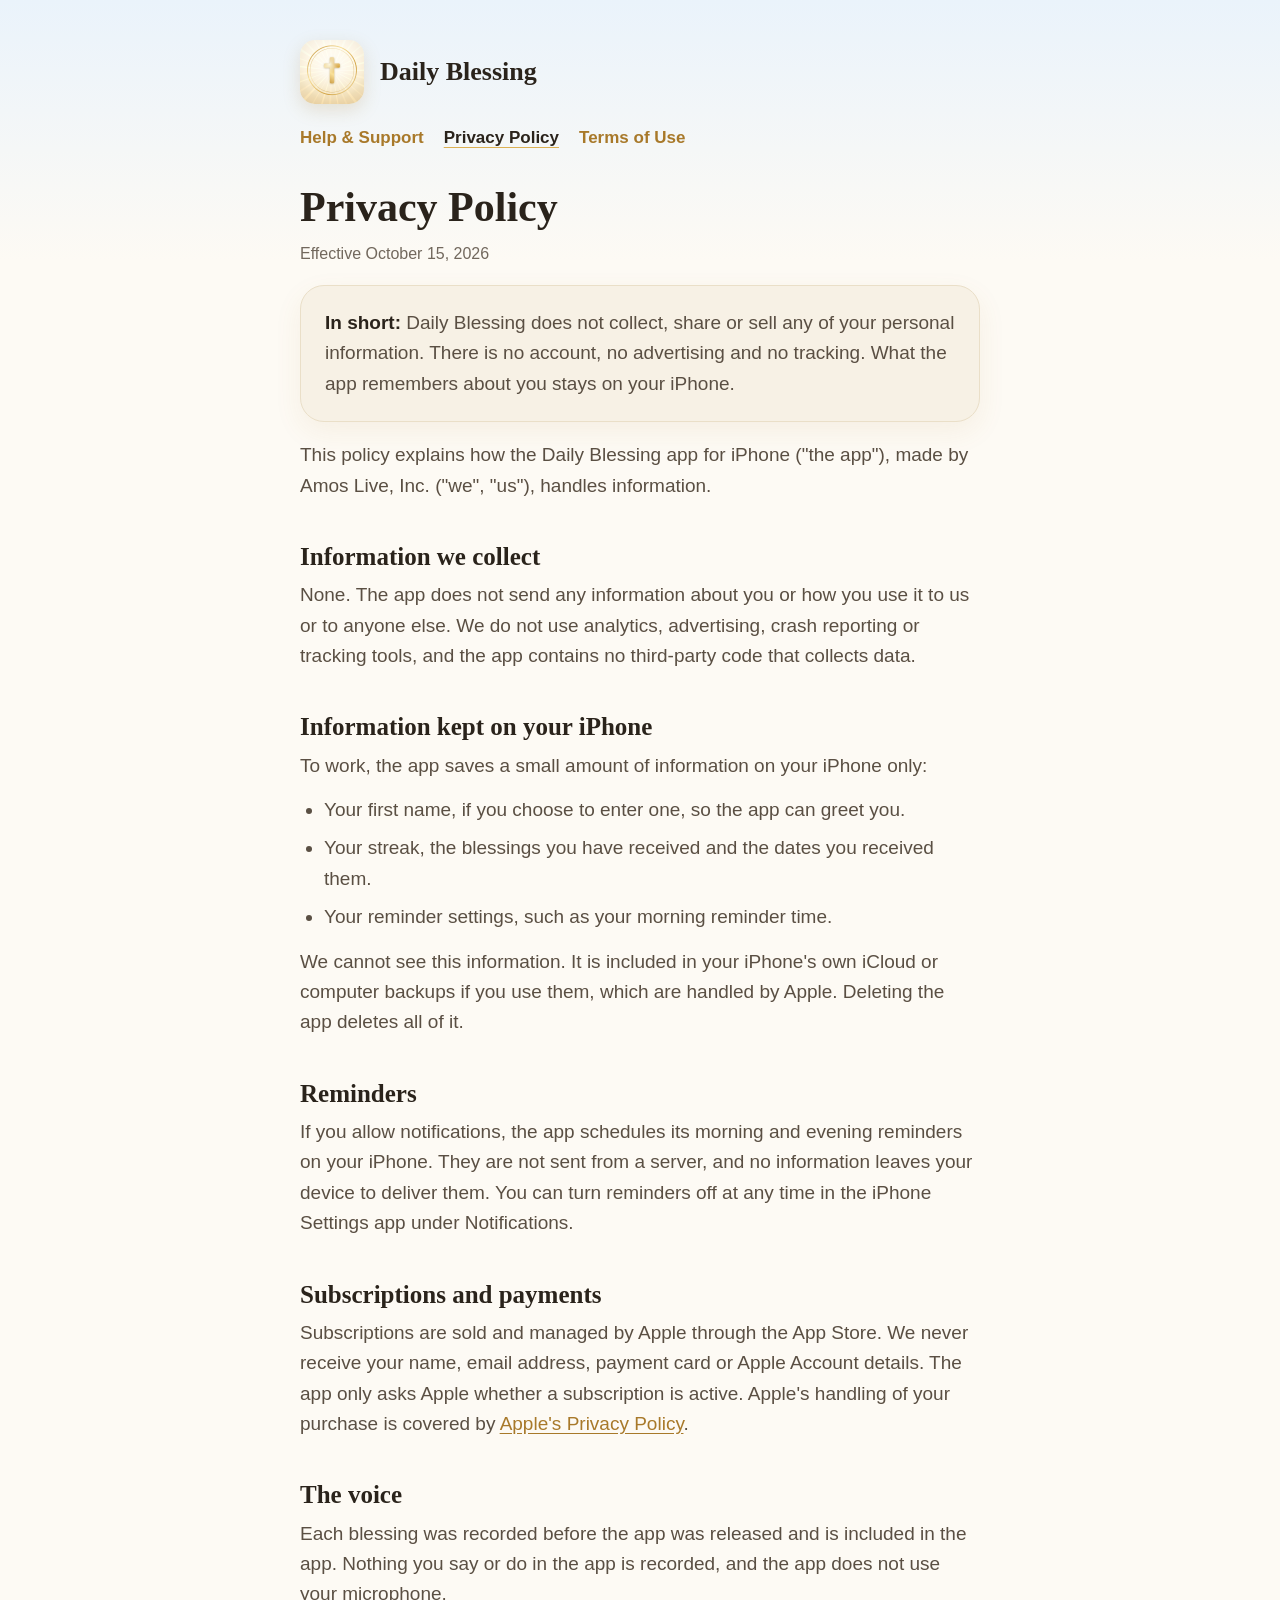
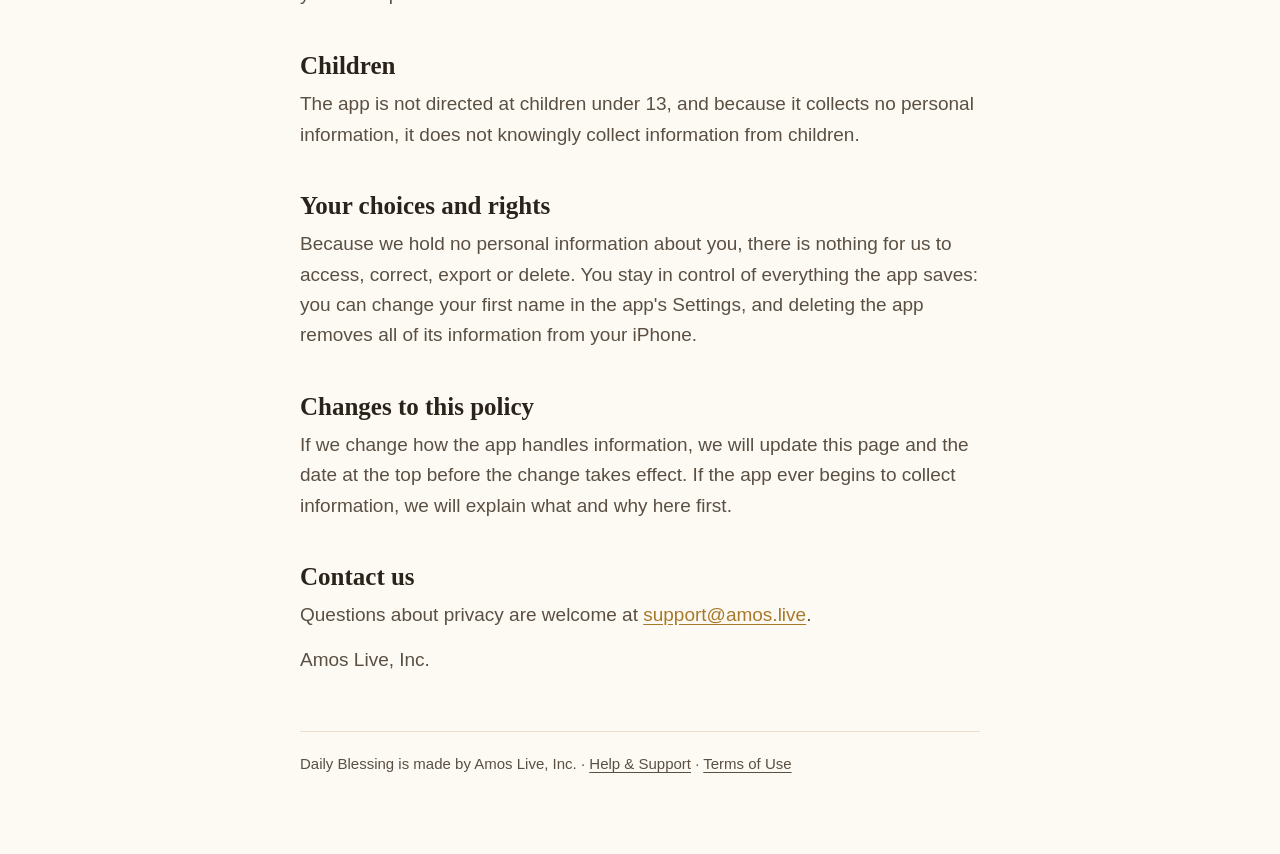
==== privacy/index.html @ 578da89a "Support, privacy and terms pages for Daily Blessing Co-Authored-By: Claude Opus 5.5 <noreply@anthrop" ====
<!doctype html>
<html lang="en">
<head>
  <meta charset="utf-8">
  <meta name="viewport" content="width=device-width, initial-scale=1">
  <title>Daily Blessing Privacy Policy</title>
  <meta name="description" content="Daily Blessing does not collect, share or sell any personal information.">
  <link rel="stylesheet" href="/style.css">
  <link rel="apple-touch-icon" href="/apple-touch-icon.png">
  <link rel="icon" href="/icon.png">
</head>
<body>
  <main class="page">
    <header class="brand">
      <img src="/icon.png" alt="">
      <a href="/">Daily Blessing</a>
    </header>
    <nav class="links" aria-label="Pages">
      <a href="/">Help &amp; Support</a>
      <a href="/privacy/" aria-current="page">Privacy Policy</a>
      <a href="/terms/">Terms of Use</a>
    </nav>

    <h1>Privacy Policy</h1>
    <p class="updated">Effective October 15, 2026</p>

    <div class="card summary">
      <p><strong>In short:</strong> Daily Blessing does not collect, share or sell any of your personal information. There is no account, no advertising and no tracking. What the app remembers about you stays on your iPhone.</p>
    </div>

    <p>This policy explains how the Daily Blessing app for iPhone ("the app"), made by Amos Live, Inc. ("we", "us"), handles information.</p>

    <h2>Information we collect</h2>
    <p>None. The app does not send any information about you or how you use it to us or to anyone else. We do not use analytics, advertising, crash reporting or tracking tools, and the app contains no third‑party code that collects data.</p>

    <h2>Information kept on your iPhone</h2>
    <p>To work, the app saves a small amount of information on your iPhone only:</p>
    <ul>
      <li>Your first name, if you choose to enter one, so the app can greet you.</li>
      <li>Your streak, the blessings you have received and the dates you received them.</li>
      <li>Your reminder settings, such as your morning reminder time.</li>
    </ul>
    <p>We cannot see this information. It is included in your iPhone's own iCloud or computer backups if you use them, which are handled by Apple. Deleting the app deletes all of it.</p>

    <h2>Reminders</h2>
    <p>If you allow notifications, the app schedules its morning and evening reminders on your iPhone. They are not sent from a server, and no information leaves your device to deliver them. You can turn reminders off at any time in the iPhone Settings app under Notifications.</p>

    <h2>Subscriptions and payments</h2>
    <p>Subscriptions are sold and managed by Apple through the App Store. We never receive your name, email address, payment card or Apple Account details. The app only asks Apple whether a subscription is active. Apple's handling of your purchase is covered by <a href="https://www.apple.com/legal/privacy/">Apple's Privacy Policy</a>.</p>

    <h2>The voice</h2>
    <p>Each blessing was recorded before the app was released and is included in the app. Nothing you say or do in the app is recorded, and the app does not use your microphone.</p>

    <h2>Children</h2>
    <p>The app is not directed at children under 13, and because it collects no personal information, it does not knowingly collect information from children.</p>

    <h2>Your choices and rights</h2>
    <p>Because we hold no personal information about you, there is nothing for us to access, correct, export or delete. You stay in control of everything the app saves: you can change your first name in the app's Settings, and deleting the app removes all of its information from your iPhone.</p>

    <h2>Changes to this policy</h2>
    <p>If we change how the app handles information, we will update this page and the date at the top before the change takes effect. If the app ever begins to collect information, we will explain what and why here first.</p>

    <h2>Contact us</h2>
    <p>Questions about privacy are welcome at <a href="mailto:support@amos.live?subject=Daily%20Blessing%20privacy">support@amos.live</a>.</p>
    <p>Amos Live, Inc.</p>

    <footer>
      <p>Daily Blessing is made by Amos Live, Inc. · <a href="/">Help &amp; Support</a> · <a href="/terms/">Terms of Use</a></p>
    </footer>
  </main>
</body>
</html>
---- style.css ----
/* Daily Blessing: support and legal pages. Warm ivory, soft gold, large type. */
:root {
  color-scheme: light;
  --ivory: #fdfaf4;
  --parchment: #f7f1e5;
  --gold: #dcb053;
  --deep-gold: #a8792a;
  --ink: #2a231b;
  --soft-ink: #5a4f43;
  --line: #eadfc8;
  --card: #ffffff;
  --serif: "New York", ui-serif, Georgia, "Times New Roman", serif;
  --sans: ui-rounded, -apple-system, BlinkMacSystemFont, "SF Pro Rounded", "Segoe UI", Roboto, sans-serif;
}

* { box-sizing: border-box; }

html { -webkit-text-size-adjust: 100%; }

body {
  margin: 0;
  background: linear-gradient(180deg, #eaf3fb 0, var(--ivory) 260px, var(--ivory) 100%);
  color: var(--ink);
  font-family: var(--sans);
  font-size: 19px;
  line-height: 1.6;
}

.page {
  max-width: 720px;
  margin: 0 auto;
  padding: 40px 20px 64px;
}

header.brand {
  display: flex;
  align-items: center;
  gap: 16px;
  margin-bottom: 28px;
}

header.brand img {
  width: 64px;
  height: 64px;
  border-radius: 15px;
  box-shadow: 0 6px 18px rgba(168, 121, 42, 0.18);
}

header.brand a {
  font-family: var(--serif);
  font-size: 26px;
  font-weight: 600;
  color: var(--ink);
  text-decoration: none;
}

nav.links {
  display: flex;
  flex-wrap: wrap;
  gap: 8px 20px;
  margin: -8px 0 32px;
  font-size: 17px;
}

nav.links a { color: var(--deep-gold); font-weight: 600; text-decoration: none; }
nav.links a[aria-current="page"] { color: var(--ink); text-decoration: underline; text-decoration-color: var(--gold); text-underline-offset: 4px; }

h1 {
  font-family: var(--serif);
  font-size: clamp(32px, 7vw, 42px);
  line-height: 1.15;
  font-weight: 600;
  margin: 0 0 10px;
}

h2 {
  font-family: var(--serif);
  font-size: 25px;
  font-weight: 600;
  line-height: 1.25;
  margin: 40px 0 8px;
}

h3 {
  font-size: 20px;
  margin: 0 0 6px;
}

p, li { color: var(--soft-ink); }
p { margin: 0 0 14px; }
ul { padding-left: 24px; margin: 0 0 14px; }
li { margin-bottom: 8px; }
strong { color: var(--ink); }

a { color: var(--deep-gold); text-underline-offset: 3px; }

.lede { font-size: 21px; color: var(--soft-ink); margin-bottom: 8px; }
.updated { font-size: 16px; color: var(--soft-ink); opacity: 0.85; }

.card {
  background: var(--card);
  border: 1px solid var(--line);
  border-radius: 24px;
  padding: 22px 24px;
  margin: 18px 0;
  box-shadow: 0 10px 28px rgba(168, 121, 42, 0.08);
}

.card p:last-child, .card ul:last-child { margin-bottom: 0; }

.summary { background: var(--parchment); }

.button {
  display: inline-block;
  background: linear-gradient(180deg, #e2b75a, #b98a35);
  color: #fff;
  font-weight: 700;
  font-size: 20px;
  text-decoration: none;
  padding: 18px 28px;
  border-radius: 999px;
  min-height: 60px;
  box-shadow: 0 8px 20px rgba(168, 121, 42, 0.28);
}

.button:focus-visible, a:focus-visible { outline: 3px solid var(--gold); outline-offset: 3px; }

.contact { text-align: center; }
.contact .email { display: block; margin-top: 12px; font-size: 18px; }

details {
  background: var(--card);
  border: 1px solid var(--line);
  border-radius: 20px;
  margin: 12px 0;
  padding: 0 22px;
}

summary {
  cursor: pointer;
  list-style: none;
  font-weight: 700;
  color: var(--ink);
  padding: 18px 28px 18px 0;
  position: relative;
}

summary::-webkit-details-marker { display: none; }
summary::after {
  content: "+";
  position: absolute;
  right: 0;
  top: 14px;
  font-size: 26px;
  font-weight: 400;
  color: var(--deep-gold);
}
details[open] summary::after { content: "–"; }
details > div { padding-bottom: 16px; }

footer {
  margin-top: 56px;
  padding-top: 20px;
  border-top: 1px solid var(--line);
  font-size: 15px;
  color: var(--soft-ink);
}

footer a { color: var(--soft-ink); }
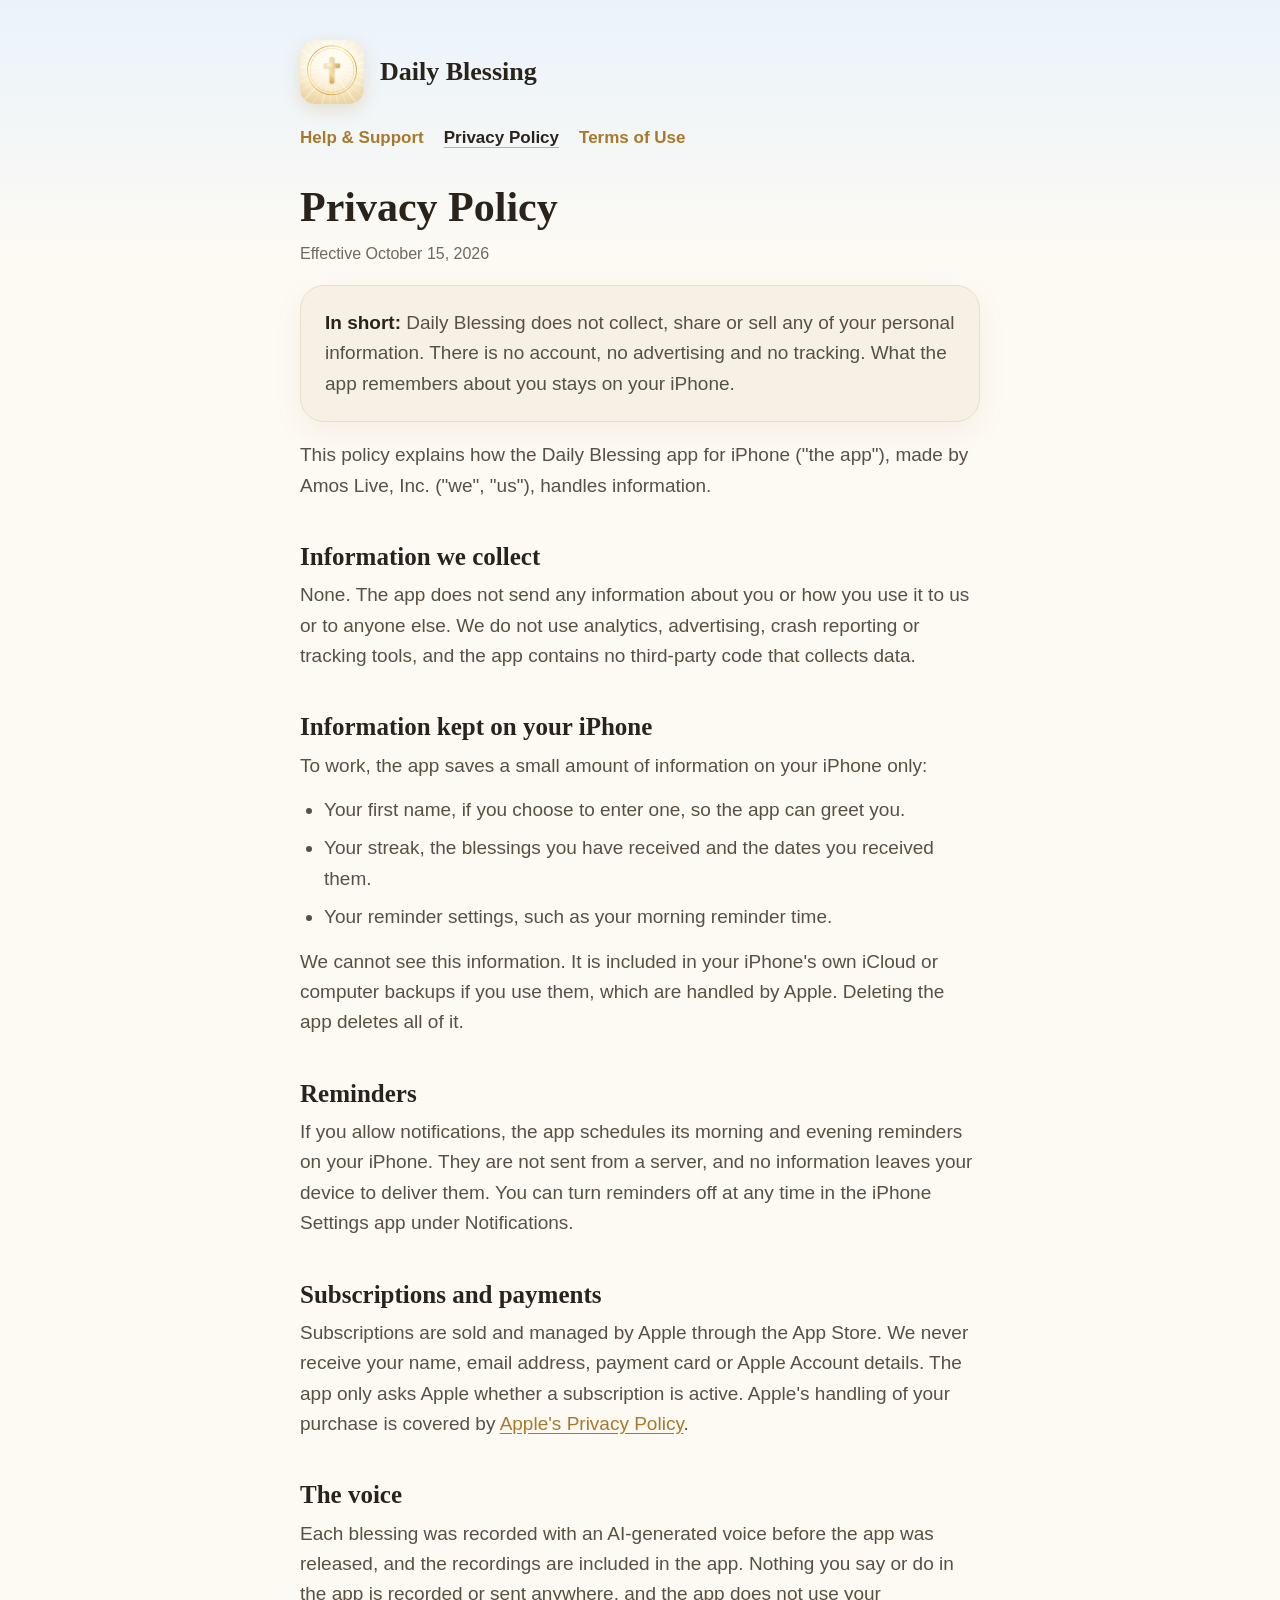
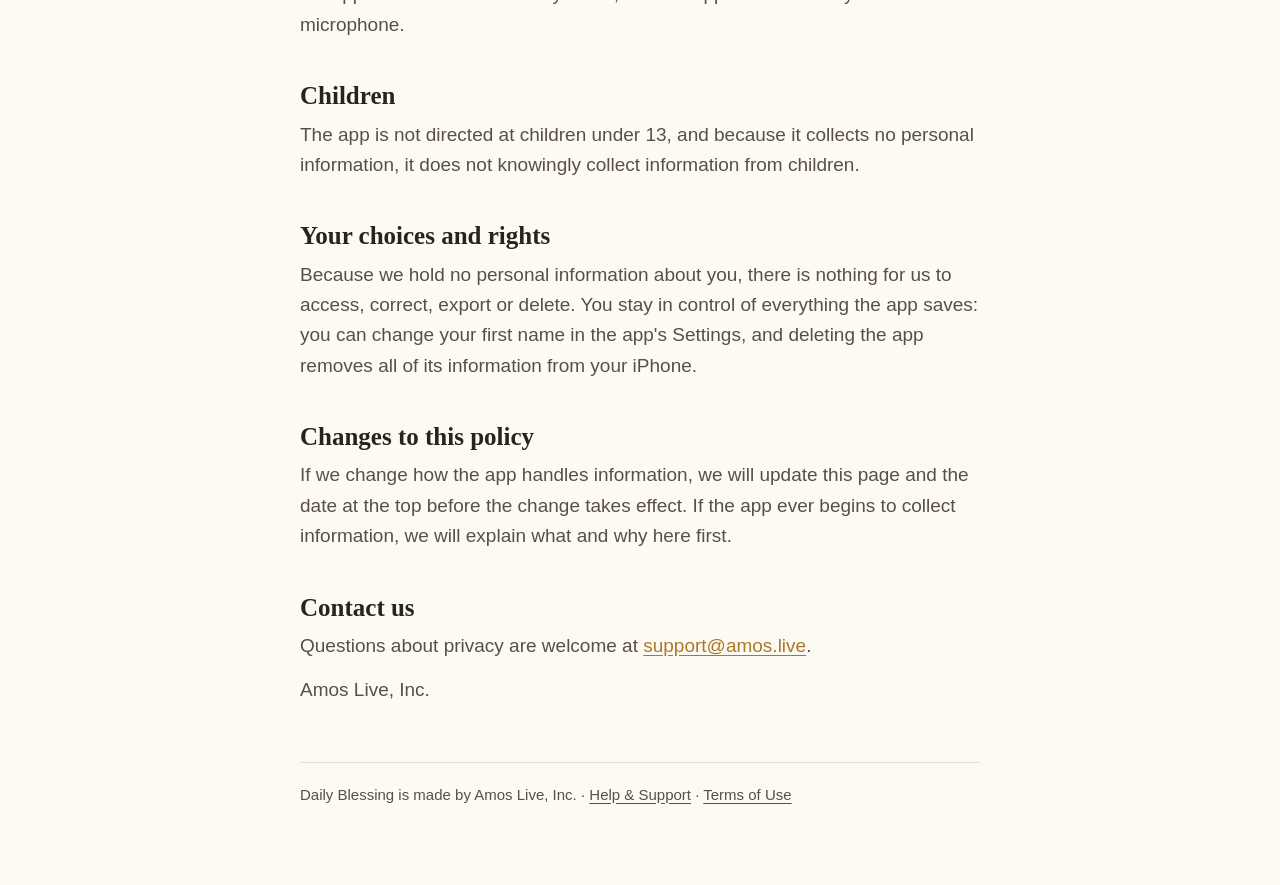
==== commit 701c90dd: "Say that the blessings are read by an AI-generated voice Privacy policy and a new support FAQ entry." ====
--- a/privacy/index.html
+++ b/privacy/index.html
@@ -49,7 +49,7 @@
     <p>Subscriptions are sold and managed by Apple through the App Store. We never receive your name, email address, payment card or Apple Account details. The app only asks Apple whether a subscription is active. Apple's handling of your purchase is covered by <a href="https://www.apple.com/legal/privacy/">Apple's Privacy Policy</a>.</p>
 
     <h2>The voice</h2>
-    <p>Each blessing was recorded before the app was released and is included in the app. Nothing you say or do in the app is recorded, and the app does not use your microphone.</p>
+    <p>Each blessing was recorded with an AI‑generated voice before the app was released, and the recordings are included in the app. Nothing you say or do in the app is recorded or sent anywhere, and the app does not use your microphone.</p>
 
     <h2>Children</h2>
     <p>The app is not directed at children under 13, and because it collects no personal information, it does not knowingly collect information from children.</p>
